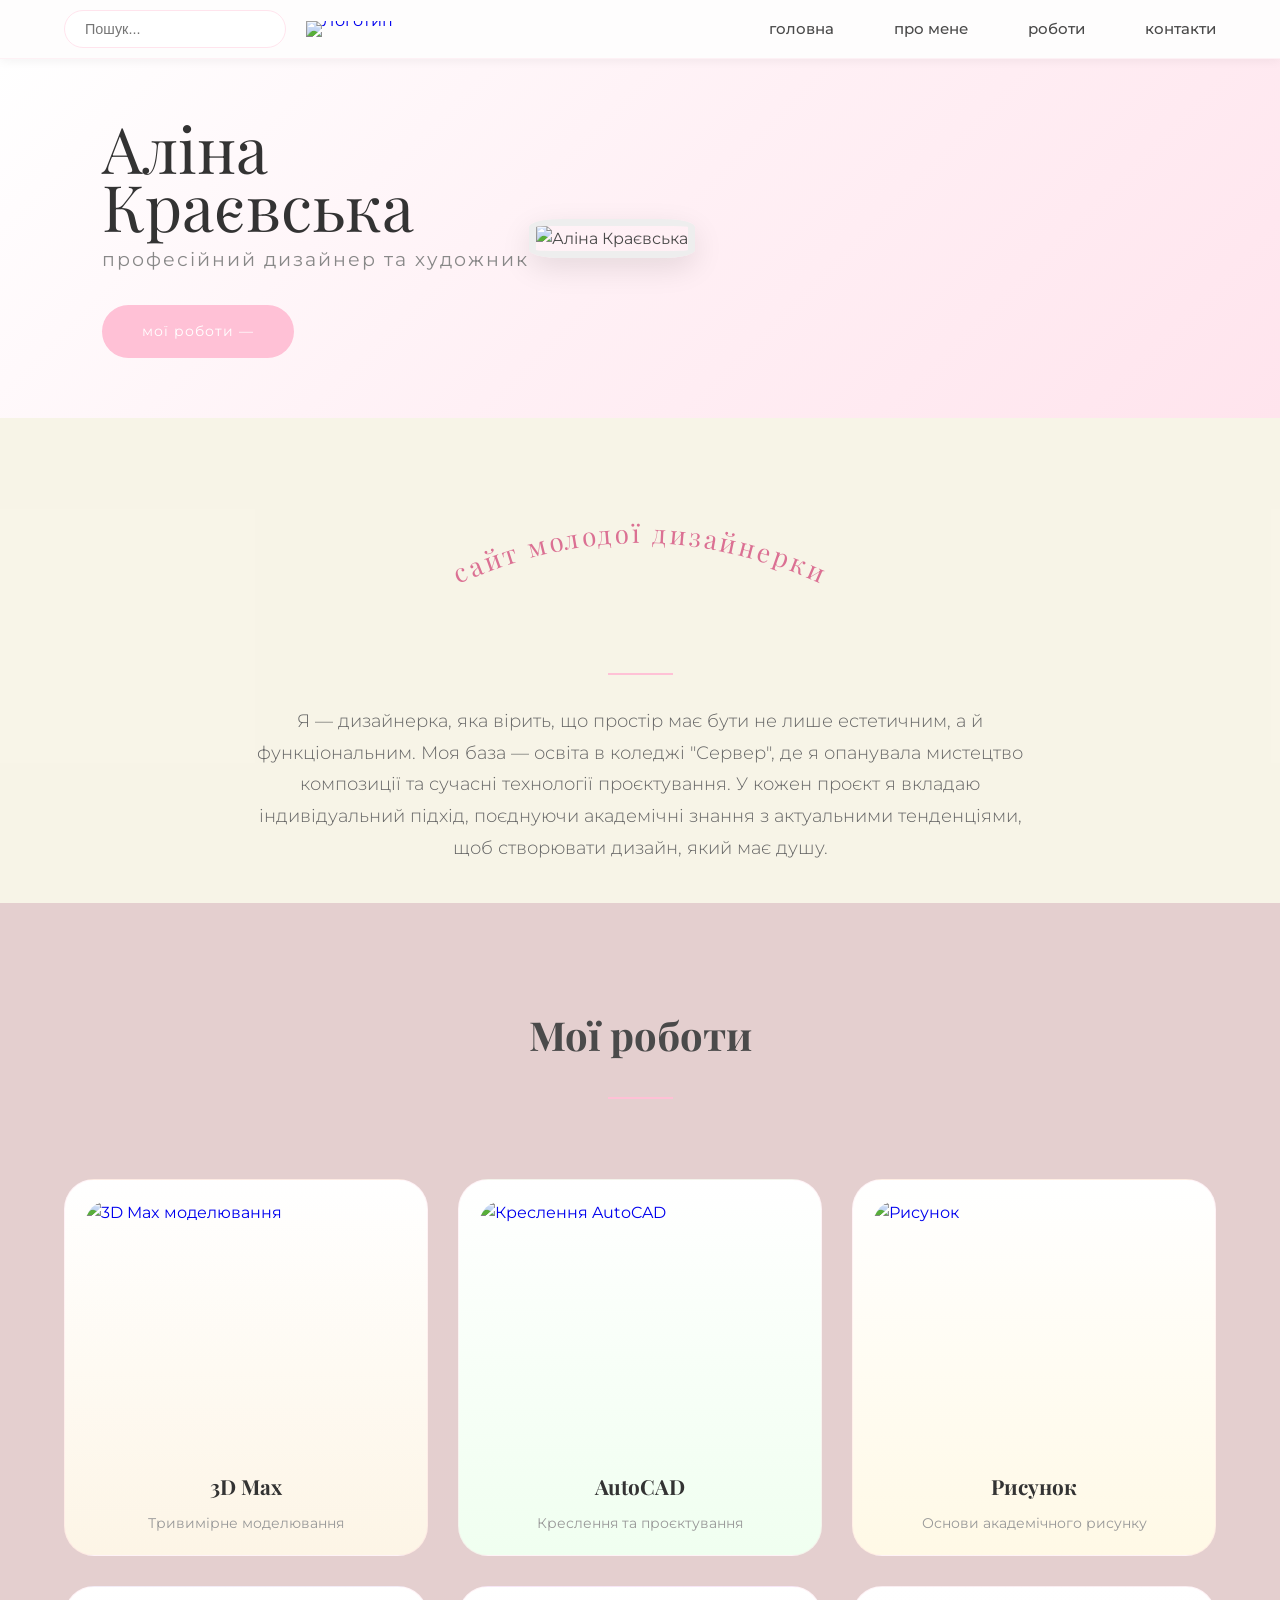
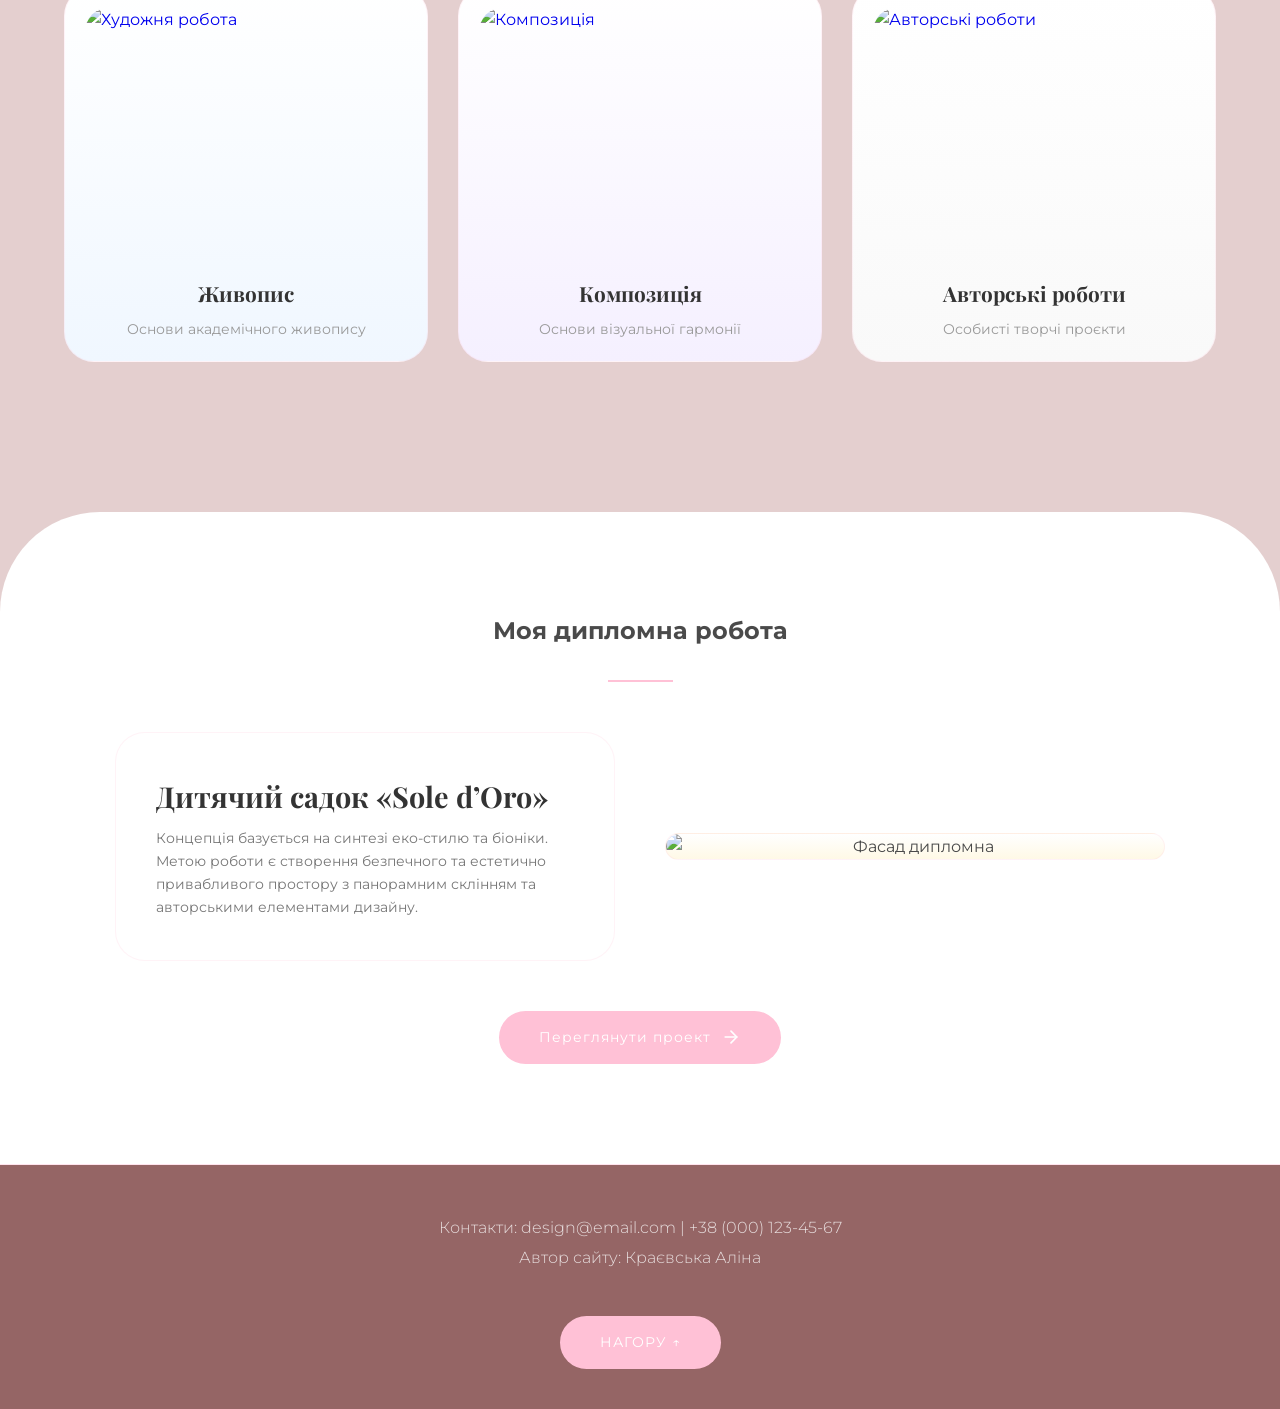
==== index.html @ dfc8f63d "Rename index.HTML to index.html" ====
<!DOCTYPE html>
<html lang="uk">
  <head>
    <meta charset="UTF-8" />
    <meta name="viewport" content="width=device-width, initial-scale=1.0" />
    <title>Аліна Краєвська — Портфоліо дизайнера</title>
    <link
      href="https://fonts.googleapis.com/css2?family=Playfair+Display:ital@0;1&family=Montserrat:wght@300;400;500&display=swap"
      rel="stylesheet"
    />
    <link rel="stylesheet" href="style1.CSS" />
  </head>
  <body>
    <nav class="navbar">
      <div class="nav-left">
        <input type="search" placeholder="Пошук..." />
        <a href="index.html" class="logo-link">
          <img src="logo_gold.png" alt="Логотип" class="logo-img" />
        </a>
      </div>

      <ul class="nav-menu">
        <li><a href="index.html">Головна</a></li>
        <li><a href="#about">Про мене</a></li>
        <li><a href="#works">Роботи</a></li>
        <li><a href="#contacts">Контакти</a></li>
      </ul>
    </nav>

    <header class="header">
      <div class="header-text">
        <h1>
          Аліна <br />
          Краєвська
        </h1>
        <p class="slogan">професійний дизайнер та художник</p>
        <a href="#works" class="btn">мої роботи —</a>
      </div>
      <div class="header-img skills-hover-container">
        <img src="1myphoto.jpg" alt="Аліна Краєвська" />

        <div class="skills-tooltip">
          <h4>Базово володію:</h4>
          <ul>
            <li>3D Max</li>
            <li>AutoCAD</li>
            <li>Corel</li>
            <li>HTML</li>
            <li>CSS</li>
          </ul>
        </div>
      </div>
    </header>

    <section class="about" id="about">
      <div class="curved-text-container">
        <svg viewBox="0 0 500 200">
          <path id="curve" d="M50,150 Q250,50 450,150" fill="transparent" />
          <text>
            <textPath
              xlink:href="#curve"
              startOffset="50%"
              text-anchor="middle"
            >
              САЙТ МОЛОДОЇ ДИЗАЙНЕРКИ
            </textPath>
          </text>
        </svg>
      </div>

      <hr class="h" />

      <div class="about-content">
        <p>
          Я — дизайнерка, яка вірить, що простір має бути не лише естетичним, а
          й функціональним. Моя база — освіта в коледжі "Сервер", де я опанувала
          мистецтво композиції та сучасні технології проєктування. У кожен
          проєкт я вкладаю індивідуальний підхід, поєднуючи академічні знання з
          актуальними тенденціями, щоб створювати дизайн, який має душу.
        </p>
      </div>
    </section>

    <section class="works" id="works">
      <h2 class="main-title">Мої роботи</h2>
      <hr class="h" />

      <div class="cards">
        <a href="3DMAX.html" class="card c2">
          <img src="oblojka/3dMax.jpg" alt="3D Max моделювання" />
          <div class="card-text">
            <h3>3D Max</h3>
            <p>Тривимірне моделювання</p>
          </div>
        </a>

        <a href="AUTOCad.html" class="card c3">
          <img src="oblojka/autoCAD.jpg" alt="Креслення AutoCAD" />
          <div class="card-text">
            <h3>AutoCAD</h3>
            <p>Креслення та проєктування</p>
          </div>
        </a>

        <a href="art.html" class="card c4">
          <img src="oblojka/art.jpg" alt="Рисунок" />
          <div class="card-text">
            <h3>Рисунок</h3>
            <p>Основи академічного рисунку</p>
          </div>
        </a>

        <a href="drawing.html" class="card c5">
          <img src="oblojka/drawing.jpg" alt="Художня робота" />
          <div class="card-text">
            <h3>Живопис</h3>
            <p>Основи академічного живопису</p>
          </div>
        </a>

        <a href="composition.html" class="card c6">
          <img src="oblojka/composition.jpg" alt="Композиція" />
          <div class="card-text">
            <h3>Композиція</h3>
            <p>Основи візуальної гармонії</p>
          </div>
        </a>

        <a href="layoyt.html" class="card c8">
          <img src="oblojka/mywork.jpg" alt="Авторські роботи" />
          <div class="card-text">
            <h3>Авторські роботи</h3>
            <p>Особисті творчі проєкти</p>
          </div>
        </a>
      </div>
    </section>

    <section class="projects">
      <h2>Моя дипломна робота</h2>
      <hr class="h" />

      <div class="cards diplom-section">
        <div class="card diplom-text-card">
          <h3>Дитячий садок «Sole d’Oro»</h3>
          <p>
            Концепція базується на синтезі еко-стилю та біоніки. Метою роботи є
            створення безпечного та естетично привабливого простору з панорамним
            склінням та авторськими елементами дизайну.
          </p>
        </div>
        <div class="card c4 diplom-img-card">
          <img src="diplom.jpg" alt="Фасад дипломна" />
        </div>
      </div>

      <div class="container" style="text-align: center; margin-top: 40px">
        <a href="diplom_detail.html" class="btn2">
          <span>Переглянути проект</span>
          <svg
            width="20"
            height="20"
            viewBox="0 0 24 24"
            fill="none"
            stroke="currentColor"
            stroke-width="2"
            stroke-linecap="round"
            stroke-linejoin="round"
          >
            <line x1="5" y1="12" x2="19" y2="12"></line>
            <polyline points="12 5 19 12 12 19"></polyline>
          </svg>
        </a>
      </div>
    </section>

    <footer class="footer" id="contacts">
      <p>Контакти: design@email.com | +38 (000) 123-45-67</p>
      <p>Автор сайту: Краєвська Аліна</p>
      <br />
      <a href="index.html" class="btn-back">нагору ↑</a>
    </footer>
  </body>
</html>
---- style1.CSS ----
/* 1. ОСНОВНІ НАЛАШТУВАННЯ ТА ШРИФТИ */
:root {
  --accent-pink: #ffc1d6;
  --soft-bg: #e4cfcf;
  --text-main: #4a4a4a; /* М'який темний колір для тексту */
  --white: #ffffff;
  --transition: 0.4s cubic-bezier(0.4, 0, 0.2, 1);
}

* {
  margin: 0;
  padding: 0;
  box-sizing: border-box;
}

html {
  scroll-behavior: smooth;
}

body {
  font-family: "Montserrat", sans-serif;
  line-height: 1.6;
  color: var(--text-main);
  background-color: var(--soft-bg);
  overflow-x: hidden;
}

/* 2. НАВІГАЦІЯ  */
.navbar {
  display: flex;
  justify-content: space-between;
  align-items: center;
  padding: 15px 5%;
  background: rgba(255, 255, 255, 0.85);
  backdrop-filter: blur(12px); /* Розмиття фону */
  box-shadow: 0 2px 20px rgba(255, 193, 214, 0.15);
  position: sticky;
  top: 0;
  z-index: 1000;
  border-bottom: 1px solid rgba(255, 193, 214, 0.2);
}

.nav-left input {
  padding: 10px 20px;
  border: 1px solid #ffe4ed;
  border-radius: 30px;
  outline: none;
  font-size: 0.9rem;
  transition: var(--transition);
}

.nav-left input:focus {
  border-color: var(--accent-pink);
  box-shadow: 0 0 10px rgba(255, 193, 214, 0.3);
}

.nav-menu {
  display: flex;
  list-style: none;
  gap: 30px;
  margin: 0;
  padding: 0;
}

.nav-menu li a {
  text-decoration: none;
  color: var(--text-main);
  margin-left: 30px;
  font-weight: 500;
  font-size: 0.95rem;
  text-transform: lowercase;
  transition: var(--transition);
}

.nav-menu li a:hover {
  color: var(--accent-pink);
}

/* 3. ГУЧНИЙ HEADER (Заголовки та Фото)*/
.header {
  display: flex;
  align-items: center;
  padding: 60px 8%;
  background: linear-gradient(135deg, #ffffff 0%, #fff0f5 50%, #ffe4ed 100%);
  min-height: auto;
}

.header-text h1 {
  font-family: "Playfair Display", serif;
  font-size: 4rem;
  color: #333;
  line-height: 0.9;
  margin-bottom: 10px;
  font-weight: 400;
}

.header-text .slogan {
  font-size: 1.2rem;
  color: #888;
  letter-spacing: 2px;
  text-transform: lowercase;
  margin-bottom: 30px;
}

.header-img img {
  max-width: 400px;
  border-radius: 40% 60% 70% 30% / 40% 50% 60% 70%; /* Органічна м'яка форма */
  border: 10px solid white;
  box-shadow: 0 20px 50px rgba(255, 193, 214, 0.3);
  transition: var(--transition);
}

.header-img img:hover {
  border-radius: 50%;
  transform: rotate(2deg);
}

/* ЕФЕКТ ПРИ НАВЕДЕННІ НА ФОТО (Спливаючі навички) */

/* 1. Робимо контейнер фотографії головним для позиціонування */
.skills-hover-container {
  position: relative;
  display: inline-block;
  cursor: pointer;
}

/* 2. Стилізуємо саме фото, щоб воно не втратило закруглення */
.skills-hover-container img {
  max-width: 350px;
  height: auto;
  border-radius: 20%; /*існуюче закруглення */
  border: 7px solid #eee;
  box-shadow: 0 10px 30px rgba(0, 0, 0, 0.1);
  transition: transform 0.3s ease; /* Плавний рух фото */
}

/* 3. Стилізуємо блок з навичками (Tooltip) */
.skills-tooltip {
  /* Позиціонування: праворуч від фото */
  position: absolute;
  top: 50%; /* Центруємо по вертикалі */
  left: 105%; /* Трохи праворуч від краю фото */
  transform: translateY(-50%) translateX(20px); /* Зміщуємо для ефекту випливання */

  /* Зовнішній вигляд (естетика як на референсах) */
  width: 200px;
  padding: 20px;
  background: rgba(255, 255, 255, 0.95);
  backdrop-filter: blur(5px); /* Ефект скла */
  border: 1px solid rgba(255, 193, 214, 0.3); /* Ніжно-рожева рамка */
  border-radius: 15px;
  box-shadow: 0 10px 30px rgba(255, 193, 214, 0.2);
  text-align: left;

  /* Стан за замовчуванням: прихований */
  opacity: 0;
  visibility: hidden;
  transition:
    opacity 0.4s ease,
    transform 0.4s ease,
    visibility 0.4s;
  z-index: 10;
}

/* 4. Налаштування тексту всередині Tooltip */
.skills-tooltip h4 {
  font-family: "Playfair Display", serif;
  font-size: 1rem;
  color: #444;
  margin-bottom: 10px;
  text-transform: lowercase;
  letter-spacing: 1px;
}

.skills-tooltip ul {
  list-style: none; /* Прибираємо стандартні маркери */
  padding: 0;
  margin: 0;
}

.skills-tooltip ul li {
  font-size: 0.9rem;
  color: #666;
  line-height: 1.6;
  position: relative;
  padding-left: 20px;
}

/*  маленькі рожеві крапки перед кожним словом */
.skills-tooltip ul li::before {
  content: "•";
  position: absolute;
  left: 0;
  color: #ffc1d6;
  font-size: 1.2rem;
}

/* 5. Показуємо текст при наведенні */
.skills-hover-container:hover .skills-tooltip {
  opacity: 1;
  visibility: visible;
  transform: translateY(-50%) translateX(0px); /* Повертаємо на місце */
}

/*  повертається фото при наведенні  */
.skills-hover-container:hover img {
  transform: scale(1.02) rotate(2deg);
}

/* 4. СЕКЦІЯ ПРО МЕНЕ (Вигнутий текст)*/
.about {
  padding: 15px 5% 40px;
  background: rgba(249, 247, 233, 0.946);
  text-align: center;
}

text {
  font-family: "Playfair Display", serif;
  font-size: 26px;
  fill: palevioletred;
  letter-spacing: 3px;
  text-transform: lowercase;
}

.h {
  width: 65px; /* Коротка лінія */
  height: 2px;
  background: var(--accent-pink);
  border: none;
  margin: 30px auto;
}

.about p {
  max-width: 800px;
  margin: 0 auto;
  font-size: 1.1rem;
  color: #666;
  line-height: 1.8;
  font-weight: 300;
}

.curved-text-container {
  width: 100%;
  max-width: 500px;
  margin: 10px auto 0; /* Мінімальний відступ від попереднього блоку */
  padding: 0; /* Прибрати внутрішні відступи */
  line-height: 0; /* Прибирати міжрядкову порожнечу */
}

svg {
  display: block;
  margin: 0 auto;
}

/* 5. ГАЛЕРЕЯ РОБІТ (Картки) */
.works {
  padding: 100px 5%;
}

.main-title {
  font-family: "Playfair Display", serif;
  font-size: 2.5rem;
  text-align: center;
  margin-bottom: 10px;
}

.cards {
  display: grid !important;
  grid-template-columns: repeat(3, 1fr) !important;
  gap: 30px !important;
  width: 100% !important;
  max-width: 1200px; /*  для кращого вигляду на великих екранах */
  margin: 0 auto;
  padding: 50px 0 !important;
}

.card {
  flex: none !important;
  width: 100% !important; /* Картка займає всю ширину своєї колонки grid */
  min-width: 0 !important;
  background: white;
  text-decoration: none;
  border-radius: 30px;
  padding: 20px;
  display: flex;
  flex-direction: column;
  transition:
    transform 0.4s ease,
    box-shadow 0.4s ease;
  border: 1px solid rgba(255, 193, 214, 0.2);
}

/*  якщо екран менше 900px, робимо 2 в ряд, якщо менше 600px — 1 в ряд */
@media (max-width: 900px) {
  .cards {
    grid-template-columns: repeat(2, 1fr) !important;
  }
}

@media (max-width: 600px) {
  .cards {
    grid-template-columns: 1fr !important;
  }
}

.card img {
  width: 100%;
  height: 250px;
  object-fit: cover;
  border-radius: 25px;
  margin-bottom: 20px;
  transition: 0.5s;
}

.card h3 {
  font-family: "Playfair Display", serif;
  font-size: 1.3rem;
  color: #333;
  margin-bottom: 8px;
  text-align: center;
}

.card p {
  font-size: 0.9rem;
  color: #999;
  text-align: center;
}

.card:hover {
  transform: translateY(-15px);
  box-shadow: 0 20px 40px rgba(255, 193, 214, 0.2);
  border-color: var(--accent-pink);
}

/* Пастельні фони для карток */
.c1 {
  background: linear-gradient(180deg, #ffffff, #fff0f5);
}
.c2 {
  background: linear-gradient(180deg, #ffffff, #fdf5e6);
}
.c3 {
  background: linear-gradient(180deg, #ffffff, #f0fff0);
}
.c4 {
  background: linear-gradient(180deg, #ffffff, #fff9e6);
}
.c5 {
  background: linear-gradient(180deg, #ffffff, #f0f7ff);
}
.c6 {
  background: linear-gradient(180deg, #ffffff, #f5f0ff);
}
.c7 {
  background: linear-gradient(180deg, #ffffff, #fff0f0);
}
.c8 {
  background: linear-gradient(180deg, #ffffff, #f9f9f9);
}

/* 6. КНОПКИ */
.btn,
.btn2 {
  display: inline-flex;
  align-items: center;
  gap: 10px;
  padding: 15px 40px;
  background-color: var(--accent-pink);
  color: white;
  text-decoration: none;
  border-radius: 50px;
  font-size: 0.9rem;
  letter-spacing: 1px;
  transition: var(--transition);
  border: none;
  cursor: pointer;
}

.btn:hover,
.btn2:hover {
  background-color: #f7a8c4;
  box-shadow: 0 10px 25px rgba(255, 193, 214, 0.5);
  transform: scale(1.05);
}

/* 7. ДИПЛОМНА РОБОТА */
.projects {
  padding: 100px 8%;
  background: white;
  border-radius: 100px 100px 0 0; /*  заокруглення секції */
  text-align: center;
}

.diplom-section {
  display: flex !important;
  gap: 50px !important;
  align-items: center !important;
  justify-content: center !important;
  max-width: 1100px !important;
  margin: 50px auto !important;
  padding: 0 5% !important;
  width: 100%;
}

.diplom-text-card {
  flex: 1;
  text-align: left;
  max-width: 500px;
  padding: 40px !important;
  align-items: flex-start !important;
}

.diplom-text-card h3 {
  text-align: left !important;
  font-size: 1.8rem !important;
}

.diplom-text-card p {
  text-align: left !important;
  color: #777 !important;
}

.diplom-img-card {
  flex: 1;
  max-width: 500px;
  padding: 0 !important;
  overflow: hidden;
}

.diplom-img-card img {
  width: 100%;
  height: auto !important;
  margin: 0 !important;
  border-radius: 35px !important;
}

/* 8. ФУТЕР */
.footer {
  background: #956565;
  padding: 50px 5% 40px;
  text-align: center;
  border-top: 1px solid #ffe4ed;
}

.footer p {
  color: #fbfafa !important;
  opacity: 0.8;
  font-weight: 300;
  margin-bottom: 5px; /* Відступ між рядками */
}

.gallery-container {
  padding-bottom: 70px !important; /* Відстань до футера */
  max-width: 1400px;
  margin: 0 auto; /* Центруємо контейнер по центру */
  padding: 0 8%; /* Створюємо поля (8% зліва і справа) */
}

.btn-back {
  display: inline-block;
  margin-top: 15px;
  color: var(--accent-pink);
  text-decoration: none;
  font-size: 0.8rem;
  text-transform: uppercase;
  letter-spacing: 2px;
  border-bottom: 1px solid transparent;
  transition: 0.3s;
}

.btn-back:hover {
  border-bottom-color: var(--accent-pink);
  letter-spacing: 4px;
}

/* Адаптація для мобільних */
@media (max-width: 900px) {
  .header {
    flex-direction: column;
    text-align: center;
    padding-top: 50px;
  }
  .header-text h1 {
    font-size: 3.5rem;
  }
  .diplom-section {
    flex-direction: column;
  }
  .header-img {
    margin-top: 50px;
  }
}

/* Спеціальні стилі для сторінки галереї */
.gallery-page {
  padding: 40px 5%;
  background-color: #ecd4d4ea;
}

.course-title {
  font-family: "Playfair Display", serif;
  font-size: 2rem;
  color: #555;
  margin-top: 60px;
  text-align: center;
}

/* Сітка галереї */
.gallery-grid {
  display: grid;
  grid-template-columns: repeat(auto-fit, minmax(300px, 1fr));
  gap: 25px;
  padding: 40px 5;
}

/* Окремий предмет мистецтва */
.art-item {
  display: flex;
  flex-direction: column;
  align-items: center;
  transition: var(--transition);
}

/* Контейнер для фото (без обрізання) */
.art-image-wrapper {
  width: 100%;
  background: #e7e1e1ec;
  padding: 10px; /* Тонка біла кромка як у паспарту */
  box-shadow: 0 4px 15px rgba(0, 0, 0, 0.05); /* Дуже легка тінь */
  border: 1px solid #f0f0f0ec;
  line-height: 0;
}

.art-image-wrapper img {
  width: 100%;
  height: auto;
  display: block;
  transition: transform 0.5s ease;
}

/* Ефект при наведенні */
.art-item:hover .art-image-wrapper {
  box-shadow: 0 10px 25px rgba(255, 193, 214, 0.2);
  border-color: var(--accent-pink);
}

.art-item:hover img {
  transform: scale(1.02); /* збільшення */
}

/* Підпис під картиною */
.art-caption {
  margin-top: 15px;
  font-size: 0.85rem;
  color: #888;
  text-transform: lowercase;
  letter-spacing: 1px;
}

.art-item img {
  width: 100%;
  height: auto;
  border-radius: 15px;
  box-shadow: 0 5px 15px rgba(0, 0, 0, 0.1);
}
.course-title {
  text-align: center;
  margin-top: 50px;
  font-family: "Playfair Display", serif;
}

/* Адаптація для мобільних */
@media (max-width: 600px) {
  .gallery-grid {
    grid-template-columns: 1fr;
    gap: 30px;
  }
}

/* Основний стиль для обох кнопок */
.btn,
.btn-back {
  display: inline-flex;
  align-items: center;
  justify-content: center;
  padding: 15px 40px;
  background-color: var(--accent-pink); /* Ваш рожевий колір */
  color: white !important; /* Текст завжди білий */
  text-decoration: none;
  border-radius: 50px;
  font-size: 0.9rem;
  letter-spacing: 1px;
  transition: all 0.4s ease;
  border: none;
  cursor: pointer;
}

/* Ефекти при наведенні та натисканні */
.btn:hover,
.btn-back:hover {
  background-color: #f7a8c4; /* Трохи світліший при наведенні */
  transform: scale(1.05);
  box-shadow: 0 10px 20px rgba(255, 193, 214, 0.4);
}

.btn:active,
.btn-back:active {
  transform: scale(0.98);
  background-color: var(--accent-pink);
  color: white !important;
}

.btn-back:hover::before {
  transform: translateX(-5px); /* Стрілочка відсувається вбік при наведенні */
}

/* Навігаційна панель з логотипом */
.navbar {
  display: flex;
  justify-content: space-between;
  align-items: center; /* Центрує логотип і меню по вертикалі */
  padding: 10px 5%; /* Менші відступи, щоб панель була тоншою */
  background: rgba(255, 255, 255, 0.95); /* Світлий фон як на референсі */
  backdrop-filter: blur(10px); /* Ефект скла */
  box-shadow: 0 2px 10px rgba(0, 0, 0, 0.05);
  position: sticky;
  top: 0;
  z-index: 1000;
}

/* Вирівнювання логотипу та пошуку */
.nav-left {
  display: flex;
  align-items: center;
  gap: 20px; /* Відступ між логотипом і пошуком */
}

/* Посилання навколо логотипу (щоб натискалося) */
.logo-link {
  display: flex;
  line-height: 0;
  text-decoration: none;
}

/* Налаштування самого зображення логотипу */
.logo-img {
  height: auto; /* Зберігає пропорції */
  max-height: 70px; /* Обмежує висоту, щоб він був акуратним */
  width: auto;
  transition: transform 0.3s ease; /* М'яка анімація */
}

/* Ефект при наведенні на логотип */
.logo-img:hover {
  transform: scale(1.05); /* Легке збільшення */
}
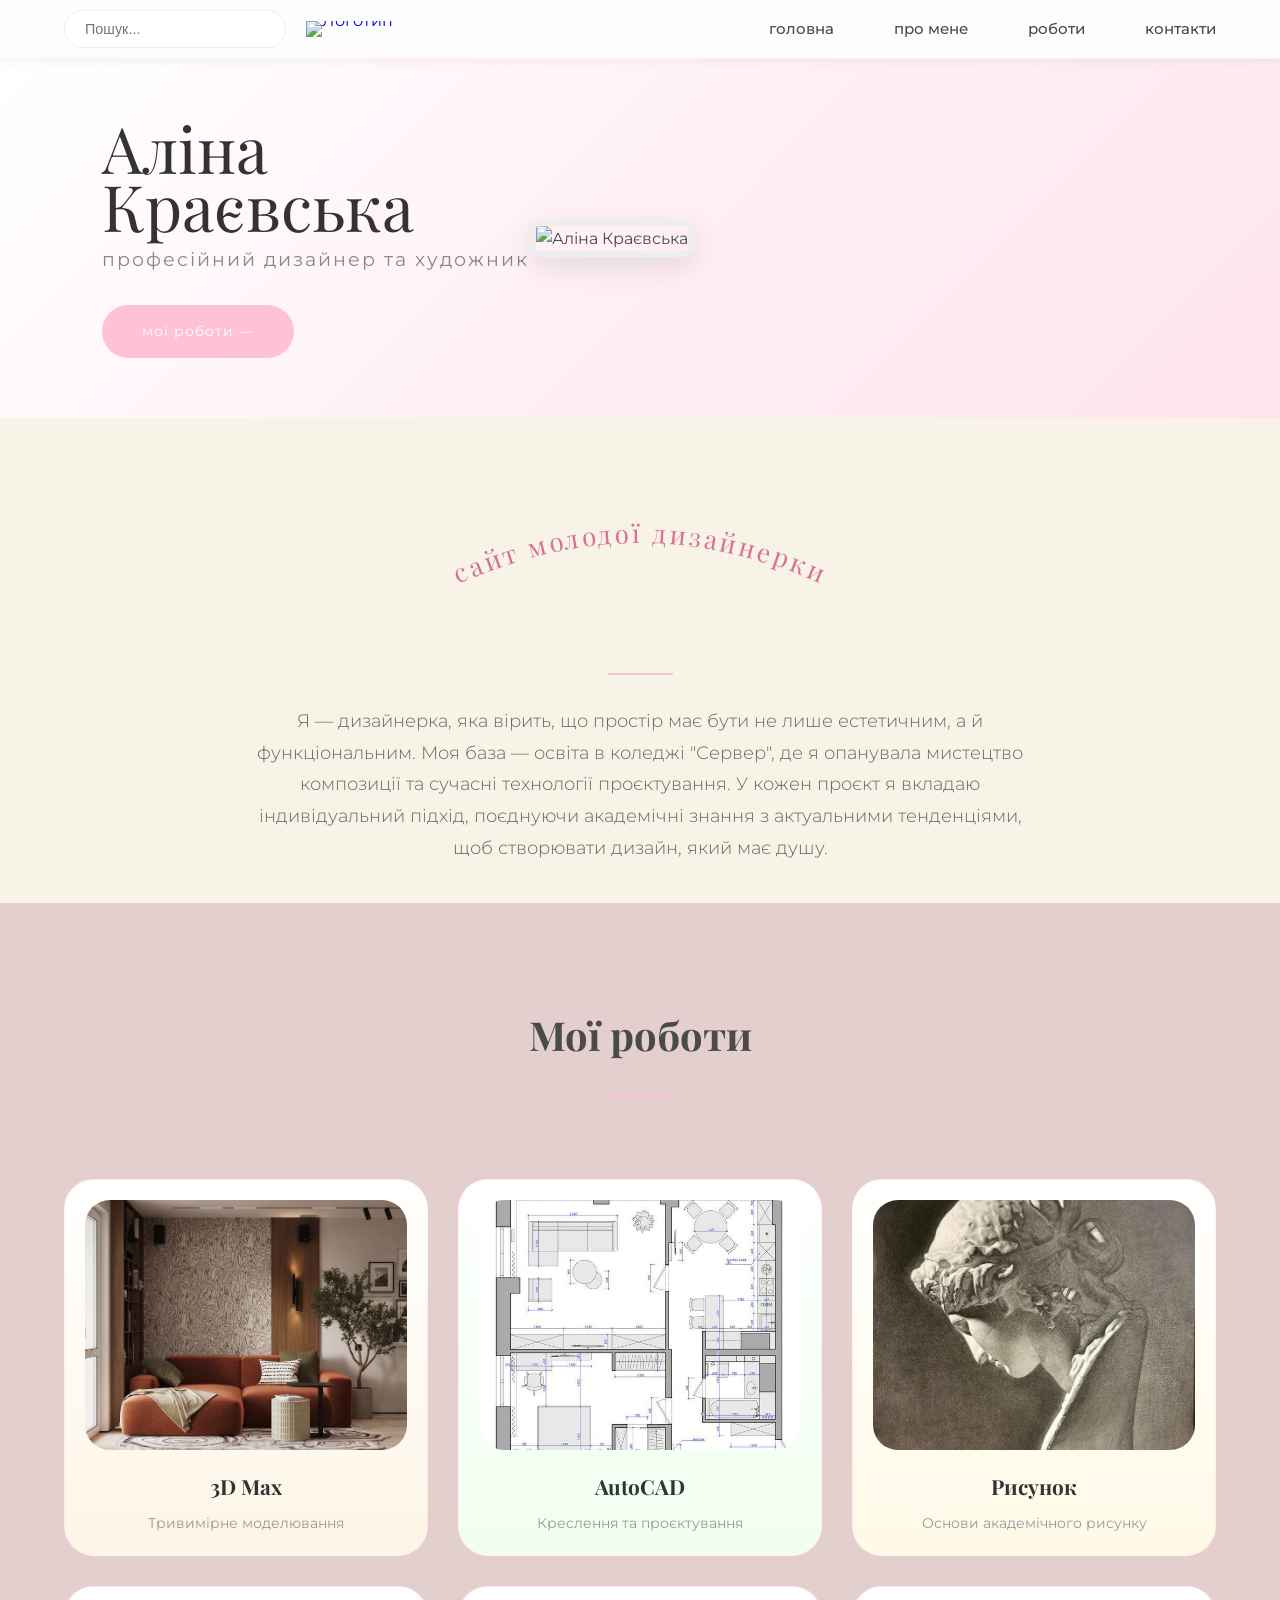
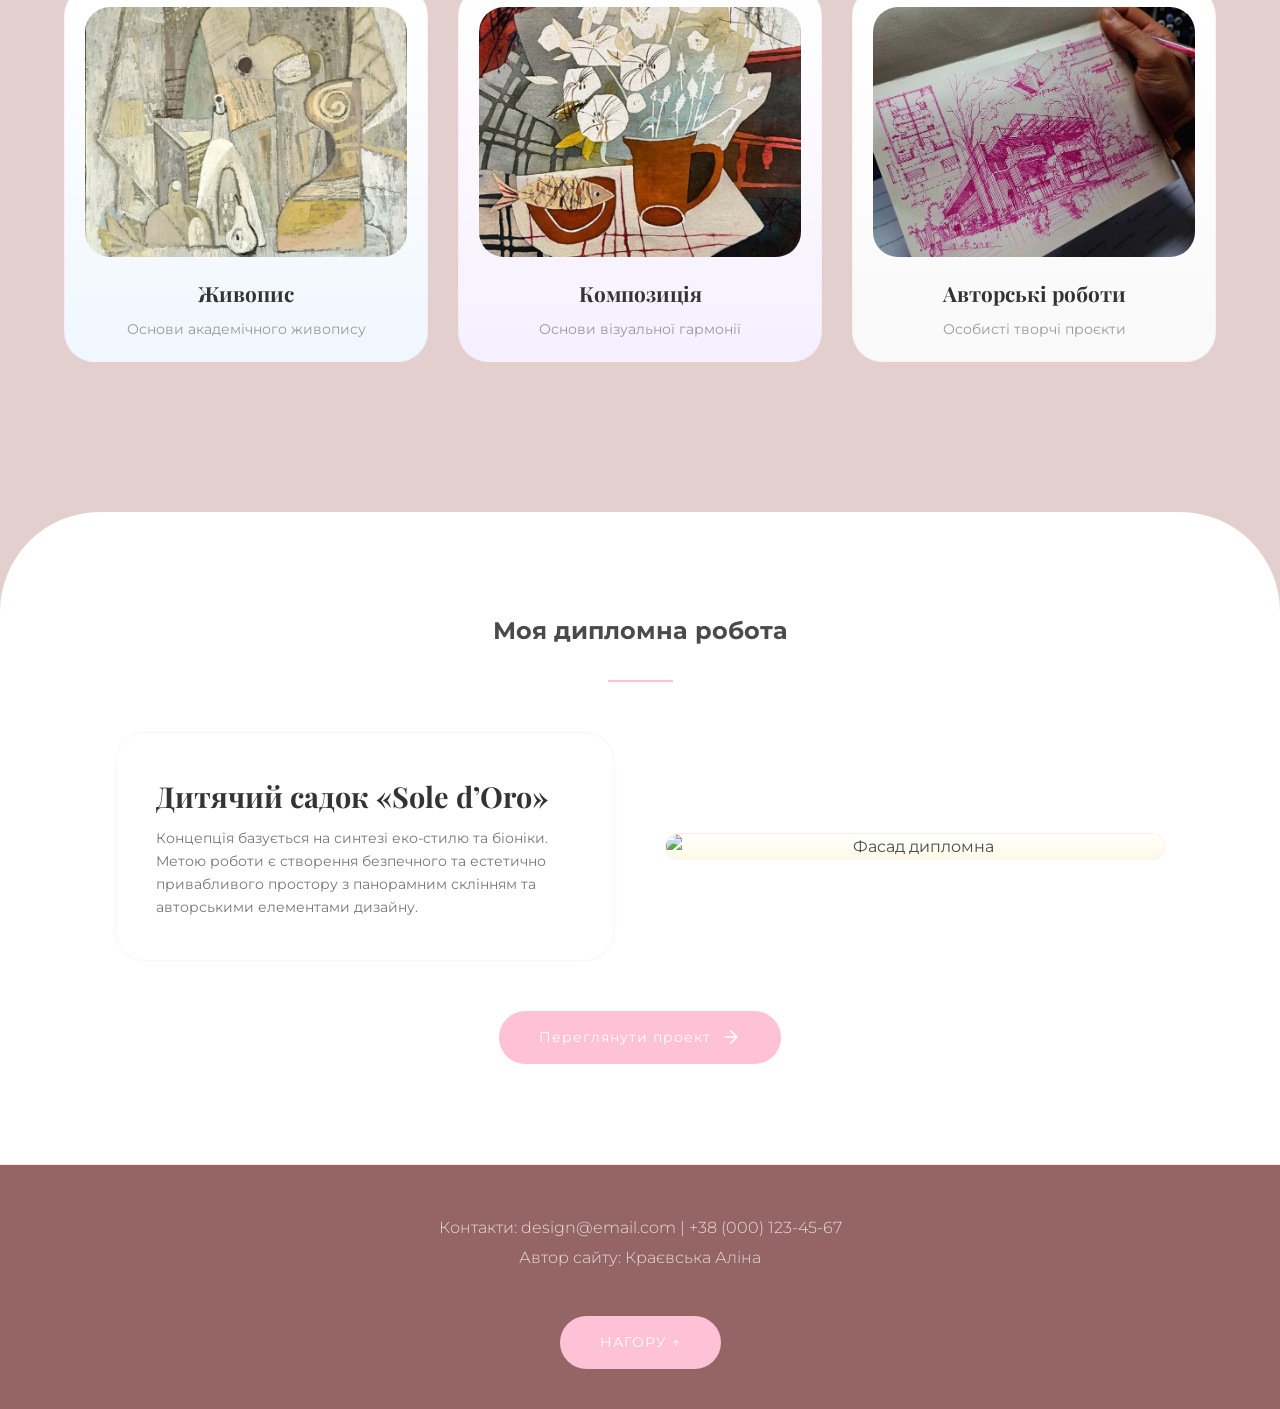
==== commit fa656525: "Fix stylesheet link in index.html Updated stylesheet link from 'style1.CSS' to 'style.css'." ====
--- a/index.html
+++ b/index.html
@@ -8,7 +8,7 @@
       href="https://fonts.googleapis.com/css2?family=Playfair+Display:ital@0;1&family=Montserrat:wght@300;400;500&display=swap"
       rel="stylesheet"
     />
-    <link rel="stylesheet" href="style1.CSS" />
+    <link rel="stylesheet" href="style.css" />
   </head>
   <body>
     <nav class="navbar">
--- a/style.css
+++ b/style.css
@@ -0,0 +1,656 @@
+/* 1. ОСНОВНІ НАЛАШТУВАННЯ ТА ШРИФТИ */
+:root {
+  --accent-pink: #ffc1d6;
+  --soft-bg: #e4cfcf;
+  --text-main: #4a4a4a; /* М'який темний колір для тексту */
+  --white: #ffffff;
+  --transition: 0.4s cubic-bezier(0.4, 0, 0.2, 1);
+}
+
+* {
+  margin: 0;
+  padding: 0;
+  box-sizing: border-box;
+}
+
+html {
+  scroll-behavior: smooth;
+}
+
+body {
+  font-family: "Montserrat", sans-serif;
+  line-height: 1.6;
+  color: var(--text-main);
+  background-color: var(--soft-bg);
+  overflow-x: hidden;
+}
+
+/* 2. НАВІГАЦІЯ  */
+.navbar {
+  display: flex;
+  justify-content: space-between;
+  align-items: center;
+  padding: 15px 5%;
+  background: rgba(255, 255, 255, 0.85);
+  backdrop-filter: blur(12px); /* Розмиття фону */
+  box-shadow: 0 2px 20px rgba(255, 193, 214, 0.15);
+  position: sticky;
+  top: 0;
+  z-index: 1000;
+  border-bottom: 1px solid rgba(255, 193, 214, 0.2);
+}
+
+.nav-left input {
+  padding: 10px 20px;
+  border: 1px solid #ffe4ed;
+  border-radius: 30px;
+  outline: none;
+  font-size: 0.9rem;
+  transition: var(--transition);
+}
+
+.nav-left input:focus {
+  border-color: var(--accent-pink);
+  box-shadow: 0 0 10px rgba(255, 193, 214, 0.3);
+}
+
+.nav-menu {
+  display: flex;
+  list-style: none;
+  gap: 30px;
+  margin: 0;
+  padding: 0;
+}
+
+.nav-menu li a {
+  text-decoration: none;
+  color: var(--text-main);
+  margin-left: 30px;
+  font-weight: 500;
+  font-size: 0.95rem;
+  text-transform: lowercase;
+  transition: var(--transition);
+}
+
+.nav-menu li a:hover {
+  color: var(--accent-pink);
+}
+
+/* 3. ГУЧНИЙ HEADER (Заголовки та Фото)*/
+.header {
+  display: flex;
+  align-items: center;
+  padding: 60px 8%;
+  background: linear-gradient(135deg, #ffffff 0%, #fff0f5 50%, #ffe4ed 100%);
+  min-height: auto;
+}
+
+.header-text h1 {
+  font-family: "Playfair Display", serif;
+  font-size: 4rem;
+  color: #333;
+  line-height: 0.9;
+  margin-bottom: 10px;
+  font-weight: 400;
+}
+
+.header-text .slogan {
+  font-size: 1.2rem;
+  color: #888;
+  letter-spacing: 2px;
+  text-transform: lowercase;
+  margin-bottom: 30px;
+}
+
+.header-img img {
+  max-width: 400px;
+  border-radius: 40% 60% 70% 30% / 40% 50% 60% 70%; /* Органічна м'яка форма */
+  border: 10px solid white;
+  box-shadow: 0 20px 50px rgba(255, 193, 214, 0.3);
+  transition: var(--transition);
+}
+
+.header-img img:hover {
+  border-radius: 50%;
+  transform: rotate(2deg);
+}
+
+/* ЕФЕКТ ПРИ НАВЕДЕННІ НА ФОТО (Спливаючі навички) */
+
+/* 1. Робимо контейнер фотографії головним для позиціонування */
+.skills-hover-container {
+  position: relative;
+  display: inline-block;
+  cursor: pointer;
+}
+
+/* 2. Стилізуємо саме фото, щоб воно не втратило закруглення */
+.skills-hover-container img {
+  max-width: 350px;
+  height: auto;
+  border-radius: 20%; /*існуюче закруглення */
+  border: 7px solid #eee;
+  box-shadow: 0 10px 30px rgba(0, 0, 0, 0.1);
+  transition: transform 0.3s ease; /* Плавний рух фото */
+}
+
+/* 3. Стилізуємо блок з навичками (Tooltip) */
+.skills-tooltip {
+  /* Позиціонування: праворуч від фото */
+  position: absolute;
+  top: 50%; /* Центруємо по вертикалі */
+  left: 105%; /* Трохи праворуч від краю фото */
+  transform: translateY(-50%) translateX(20px); /* Зміщуємо для ефекту випливання */
+
+  /* Зовнішній вигляд (естетика як на референсах) */
+  width: 200px;
+  padding: 20px;
+  background: rgba(255, 255, 255, 0.95);
+  backdrop-filter: blur(5px); /* Ефект скла */
+  border: 1px solid rgba(255, 193, 214, 0.3); /* Ніжно-рожева рамка */
+  border-radius: 15px;
+  box-shadow: 0 10px 30px rgba(255, 193, 214, 0.2);
+  text-align: left;
+
+  /* Стан за замовчуванням: прихований */
+  opacity: 0;
+  visibility: hidden;
+  transition:
+    opacity 0.4s ease,
+    transform 0.4s ease,
+    visibility 0.4s;
+  z-index: 10;
+}
+
+/* 4. Налаштування тексту всередині Tooltip */
+.skills-tooltip h4 {
+  font-family: "Playfair Display", serif;
+  font-size: 1rem;
+  color: #444;
+  margin-bottom: 10px;
+  text-transform: lowercase;
+  letter-spacing: 1px;
+}
+
+.skills-tooltip ul {
+  list-style: none; /* Прибираємо стандартні маркери */
+  padding: 0;
+  margin: 0;
+}
+
+.skills-tooltip ul li {
+  font-size: 0.9rem;
+  color: #666;
+  line-height: 1.6;
+  position: relative;
+  padding-left: 20px;
+}
+
+/*  маленькі рожеві крапки перед кожним словом */
+.skills-tooltip ul li::before {
+  content: "•";
+  position: absolute;
+  left: 0;
+  color: #ffc1d6;
+  font-size: 1.2rem;
+}
+
+/* 5. Показуємо текст при наведенні */
+.skills-hover-container:hover .skills-tooltip {
+  opacity: 1;
+  visibility: visible;
+  transform: translateY(-50%) translateX(0px); /* Повертаємо на місце */
+}
+
+/*  повертається фото при наведенні  */
+.skills-hover-container:hover img {
+  transform: scale(1.02) rotate(2deg);
+}
+
+/* 4. СЕКЦІЯ ПРО МЕНЕ (Вигнутий текст)*/
+.about {
+  padding: 15px 5% 40px;
+  background: rgba(249, 247, 233, 0.946);
+  text-align: center;
+}
+
+text {
+  font-family: "Playfair Display", serif;
+  font-size: 26px;
+  fill: palevioletred;
+  letter-spacing: 3px;
+  text-transform: lowercase;
+}
+
+.h {
+  width: 65px; /* Коротка лінія */
+  height: 2px;
+  background: var(--accent-pink);
+  border: none;
+  margin: 30px auto;
+}
+
+.about p {
+  max-width: 800px;
+  margin: 0 auto;
+  font-size: 1.1rem;
+  color: #666;
+  line-height: 1.8;
+  font-weight: 300;
+}
+
+.curved-text-container {
+  width: 100%;
+  max-width: 500px;
+  margin: 10px auto 0; /* Мінімальний відступ від попереднього блоку */
+  padding: 0; /* Прибрати внутрішні відступи */
+  line-height: 0; /* Прибирати міжрядкову порожнечу */
+}
+
+svg {
+  display: block;
+  margin: 0 auto;
+}
+
+/* 5. ГАЛЕРЕЯ РОБІТ (Картки) */
+.works {
+  padding: 100px 5%;
+}
+
+.main-title {
+  font-family: "Playfair Display", serif;
+  font-size: 2.5rem;
+  text-align: center;
+  margin-bottom: 10px;
+}
+
+.cards {
+  display: grid !important;
+  grid-template-columns: repeat(3, 1fr) !important;
+  gap: 30px !important;
+  width: 100% !important;
+  max-width: 1200px; /*  для кращого вигляду на великих екранах */
+  margin: 0 auto;
+  padding: 50px 0 !important;
+}
+
+.card {
+  flex: none !important;
+  width: 100% !important; /* Картка займає всю ширину своєї колонки grid */
+  min-width: 0 !important;
+  background: white;
+  text-decoration: none;
+  border-radius: 30px;
+  padding: 20px;
+  display: flex;
+  flex-direction: column;
+  transition:
+    transform 0.4s ease,
+    box-shadow 0.4s ease;
+  border: 1px solid rgba(255, 193, 214, 0.2);
+}
+
+/*  якщо екран менше 900px, робимо 2 в ряд, якщо менше 600px — 1 в ряд */
+@media (max-width: 900px) {
+  .cards {
+    grid-template-columns: repeat(2, 1fr) !important;
+  }
+}
+
+@media (max-width: 600px) {
+  .cards {
+    grid-template-columns: 1fr !important;
+  }
+}
+
+.card img {
+  width: 100%;
+  height: 250px;
+  object-fit: cover;
+  border-radius: 25px;
+  margin-bottom: 20px;
+  transition: 0.5s;
+}
+
+.card h3 {
+  font-family: "Playfair Display", serif;
+  font-size: 1.3rem;
+  color: #333;
+  margin-bottom: 8px;
+  text-align: center;
+}
+
+.card p {
+  font-size: 0.9rem;
+  color: #999;
+  text-align: center;
+}
+
+.card:hover {
+  transform: translateY(-15px);
+  box-shadow: 0 20px 40px rgba(255, 193, 214, 0.2);
+  border-color: var(--accent-pink);
+}
+
+/* Пастельні фони для карток */
+.c1 {
+  background: linear-gradient(180deg, #ffffff, #fff0f5);
+}
+.c2 {
+  background: linear-gradient(180deg, #ffffff, #fdf5e6);
+}
+.c3 {
+  background: linear-gradient(180deg, #ffffff, #f0fff0);
+}
+.c4 {
+  background: linear-gradient(180deg, #ffffff, #fff9e6);
+}
+.c5 {
+  background: linear-gradient(180deg, #ffffff, #f0f7ff);
+}
+.c6 {
+  background: linear-gradient(180deg, #ffffff, #f5f0ff);
+}
+.c7 {
+  background: linear-gradient(180deg, #ffffff, #fff0f0);
+}
+.c8 {
+  background: linear-gradient(180deg, #ffffff, #f9f9f9);
+}
+
+/* 6. КНОПКИ */
+.btn,
+.btn2 {
+  display: inline-flex;
+  align-items: center;
+  gap: 10px;
+  padding: 15px 40px;
+  background-color: var(--accent-pink);
+  color: white;
+  text-decoration: none;
+  border-radius: 50px;
+  font-size: 0.9rem;
+  letter-spacing: 1px;
+  transition: var(--transition);
+  border: none;
+  cursor: pointer;
+}
+
+.btn:hover,
+.btn2:hover {
+  background-color: #f7a8c4;
+  box-shadow: 0 10px 25px rgba(255, 193, 214, 0.5);
+  transform: scale(1.05);
+}
+
+/* 7. ДИПЛОМНА РОБОТА */
+.projects {
+  padding: 100px 8%;
+  background: white;
+  border-radius: 100px 100px 0 0; /*  заокруглення секції */
+  text-align: center;
+}
+
+.diplom-section {
+  display: flex !important;
+  gap: 50px !important;
+  align-items: center !important;
+  justify-content: center !important;
+  max-width: 1100px !important;
+  margin: 50px auto !important;
+  padding: 0 5% !important;
+  width: 100%;
+}
+
+.diplom-text-card {
+  flex: 1;
+  text-align: left;
+  max-width: 500px;
+  padding: 40px !important;
+  align-items: flex-start !important;
+}
+
+.diplom-text-card h3 {
+  text-align: left !important;
+  font-size: 1.8rem !important;
+}
+
+.diplom-text-card p {
+  text-align: left !important;
+  color: #777 !important;
+}
+
+.diplom-img-card {
+  flex: 1;
+  max-width: 500px;
+  padding: 0 !important;
+  overflow: hidden;
+}
+
+.diplom-img-card img {
+  width: 100%;
+  height: auto !important;
+  margin: 0 !important;
+  border-radius: 35px !important;
+}
+
+/* 8. ФУТЕР */
+.footer {
+  background: #956565;
+  padding: 50px 5% 40px;
+  text-align: center;
+  border-top: 1px solid #ffe4ed;
+}
+
+.footer p {
+  color: #fbfafa !important;
+  opacity: 0.8;
+  font-weight: 300;
+  margin-bottom: 5px; /* Відступ між рядками */
+}
+
+.gallery-container {
+  padding-bottom: 70px !important; /* Відстань до футера */
+  max-width: 1400px;
+  margin: 0 auto; /* Центруємо контейнер по центру */
+  padding: 0 8%; /* Створюємо поля (8% зліва і справа) */
+}
+
+.btn-back {
+  display: inline-block;
+  margin-top: 15px;
+  color: var(--accent-pink);
+  text-decoration: none;
+  font-size: 0.8rem;
+  text-transform: uppercase;
+  letter-spacing: 2px;
+  border-bottom: 1px solid transparent;
+  transition: 0.3s;
+}
+
+.btn-back:hover {
+  border-bottom-color: var(--accent-pink);
+  letter-spacing: 4px;
+}
+
+/* Адаптація для мобільних */
+@media (max-width: 900px) {
+  .header {
+    flex-direction: column;
+    text-align: center;
+    padding-top: 50px;
+  }
+  .header-text h1 {
+    font-size: 3.5rem;
+  }
+  .diplom-section {
+    flex-direction: column;
+  }
+  .header-img {
+    margin-top: 50px;
+  }
+}
+
+/* Спеціальні стилі для сторінки галереї */
+.gallery-page {
+  padding: 40px 5%;
+  background-color: #ecd4d4ea;
+}
+
+.course-title {
+  font-family: "Playfair Display", serif;
+  font-size: 2rem;
+  color: #555;
+  margin-top: 60px;
+  text-align: center;
+}
+
+/* Сітка галереї */
+.gallery-grid {
+  display: grid;
+  grid-template-columns: repeat(auto-fit, minmax(300px, 1fr));
+  gap: 25px;
+  padding: 40px 5;
+}
+
+/* Окремий предмет мистецтва */
+.art-item {
+  display: flex;
+  flex-direction: column;
+  align-items: center;
+  transition: var(--transition);
+}
+
+/* Контейнер для фото (без обрізання) */
+.art-image-wrapper {
+  width: 100%;
+  background: #e7e1e1ec;
+  padding: 10px; /* Тонка біла кромка як у паспарту */
+  box-shadow: 0 4px 15px rgba(0, 0, 0, 0.05); /* Дуже легка тінь */
+  border: 1px solid #f0f0f0ec;
+  line-height: 0;
+}
+
+.art-image-wrapper img {
+  width: 100%;
+  height: auto;
+  display: block;
+  transition: transform 0.5s ease;
+}
+
+/* Ефект при наведенні */
+.art-item:hover .art-image-wrapper {
+  box-shadow: 0 10px 25px rgba(255, 193, 214, 0.2);
+  border-color: var(--accent-pink);
+}
+
+.art-item:hover img {
+  transform: scale(1.02); /* збільшення */
+}
+
+/* Підпис під картиною */
+.art-caption {
+  margin-top: 15px;
+  font-size: 0.85rem;
+  color: #888;
+  text-transform: lowercase;
+  letter-spacing: 1px;
+}
+
+.art-item img {
+  width: 100%;
+  height: auto;
+  border-radius: 15px;
+  box-shadow: 0 5px 15px rgba(0, 0, 0, 0.1);
+}
+.course-title {
+  text-align: center;
+  margin-top: 50px;
+  font-family: "Playfair Display", serif;
+}
+
+/* Адаптація для мобільних */
+@media (max-width: 600px) {
+  .gallery-grid {
+    grid-template-columns: 1fr;
+    gap: 30px;
+  }
+}
+
+/* Основний стиль для обох кнопок */
+.btn,
+.btn-back {
+  display: inline-flex;
+  align-items: center;
+  justify-content: center;
+  padding: 15px 40px;
+  background-color: var(--accent-pink); /* Ваш рожевий колір */
+  color: white !important; /* Текст завжди білий */
+  text-decoration: none;
+  border-radius: 50px;
+  font-size: 0.9rem;
+  letter-spacing: 1px;
+  transition: all 0.4s ease;
+  border: none;
+  cursor: pointer;
+}
+
+/* Ефекти при наведенні та натисканні */
+.btn:hover,
+.btn-back:hover {
+  background-color: #f7a8c4; /* Трохи світліший при наведенні */
+  transform: scale(1.05);
+  box-shadow: 0 10px 20px rgba(255, 193, 214, 0.4);
+}
+
+.btn:active,
+.btn-back:active {
+  transform: scale(0.98);
+  background-color: var(--accent-pink);
+  color: white !important;
+}
+
+.btn-back:hover::before {
+  transform: translateX(-5px); /* Стрілочка відсувається вбік при наведенні */
+}
+
+/* Навігаційна панель з логотипом */
+.navbar {
+  display: flex;
+  justify-content: space-between;
+  align-items: center; /* Центрує логотип і меню по вертикалі */
+  padding: 10px 5%; /* Менші відступи, щоб панель була тоншою */
+  background: rgba(255, 255, 255, 0.95); /* Світлий фон як на референсі */
+  backdrop-filter: blur(10px); /* Ефект скла */
+  box-shadow: 0 2px 10px rgba(0, 0, 0, 0.05);
+  position: sticky;
+  top: 0;
+  z-index: 1000;
+}
+
+/* Вирівнювання логотипу та пошуку */
+.nav-left {
+  display: flex;
+  align-items: center;
+  gap: 20px; /* Відступ між логотипом і пошуком */
+}
+
+/* Посилання навколо логотипу (щоб натискалося) */
+.logo-link {
+  display: flex;
+  line-height: 0;
+  text-decoration: none;
+}
+
+/* Налаштування самого зображення логотипу */
+.logo-img {
+  height: auto; /* Зберігає пропорції */
+  max-height: 70px; /* Обмежує висоту, щоб він був акуратним */
+  width: auto;
+  transition: transform 0.3s ease; /* М'яка анімація */
+}
+
+/* Ефект при наведенні на логотип */
+.logo-img:hover {
+  transform: scale(1.05); /* Легке збільшення */
+}
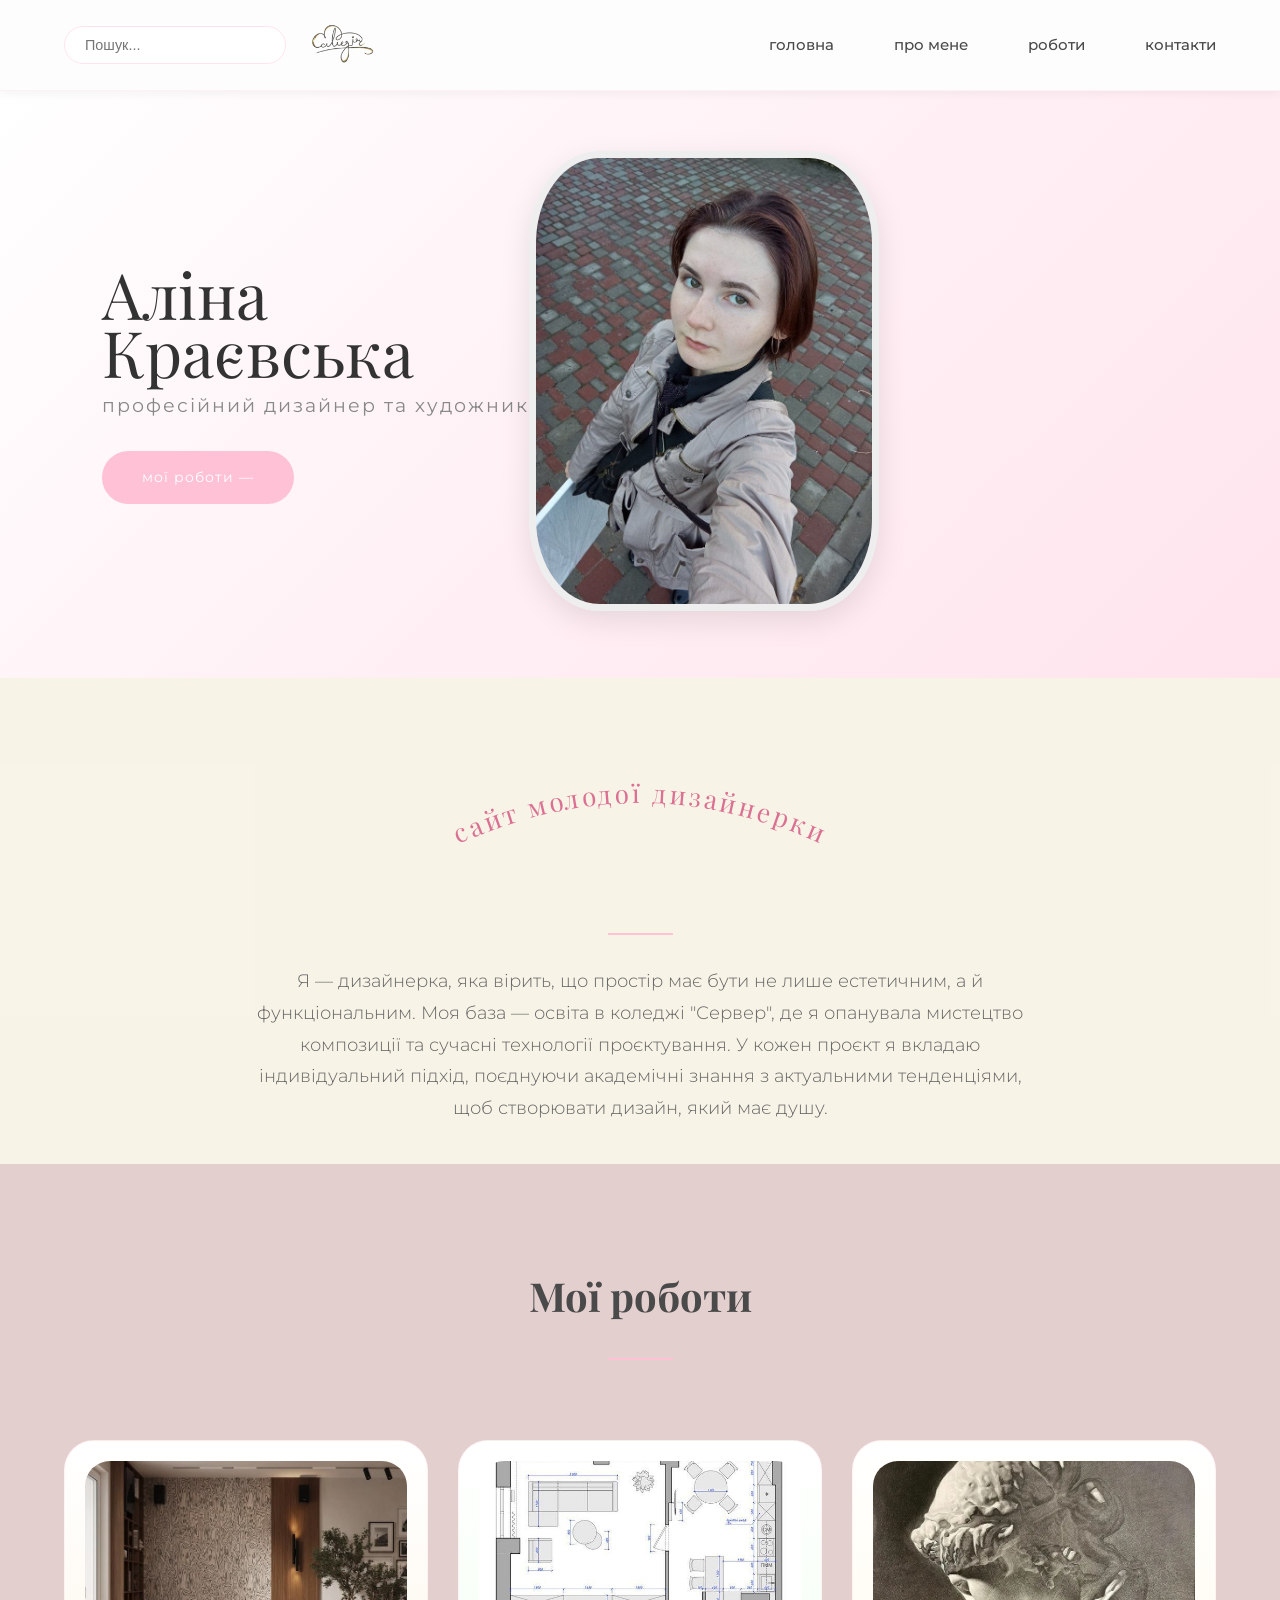
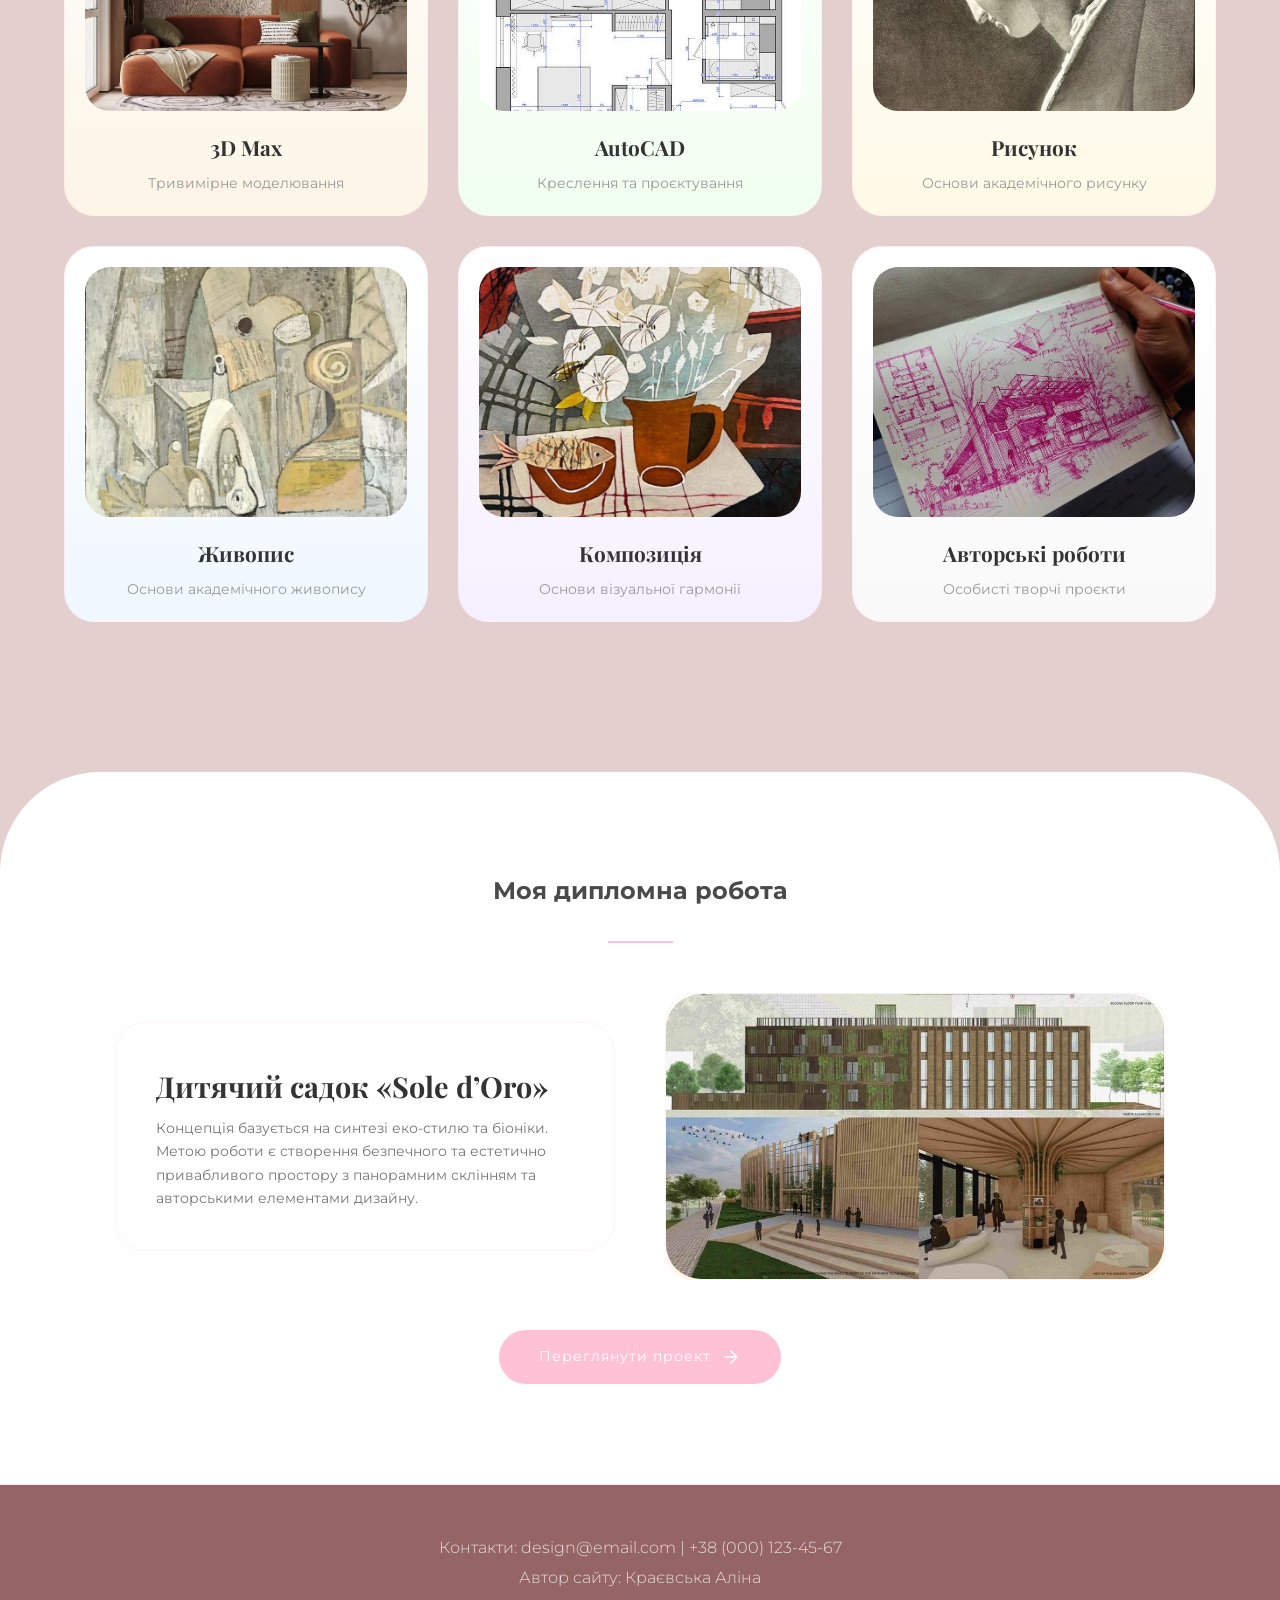
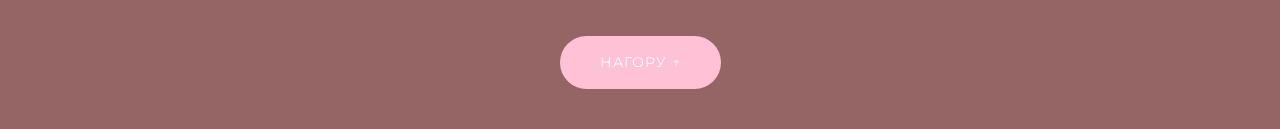
==== commit 59568e07: "Fix HTML formatting and structure" ====
--- a/index.html
+++ b/index.html
@@ -86,7 +86,7 @@
       <hr class="h" />
 
       <div class="cards">
-        <a href="3DMAX.html" class="card c2">
+        <a href="3dmax.html" class="card c2">
           <img src="oblojka/3dMax.jpg" alt="3D Max моделювання" />
           <div class="card-text">
             <h3>3D Max</h3>
@@ -94,7 +94,7 @@
           </div>
         </a>
 
-        <a href="AUTOCad.html" class="card c3">
+        <a href="autocad.html" class="card c3">
           <img src="oblojka/autoCAD.jpg" alt="Креслення AutoCAD" />
           <div class="card-text">
             <h3>AutoCAD</h3>
